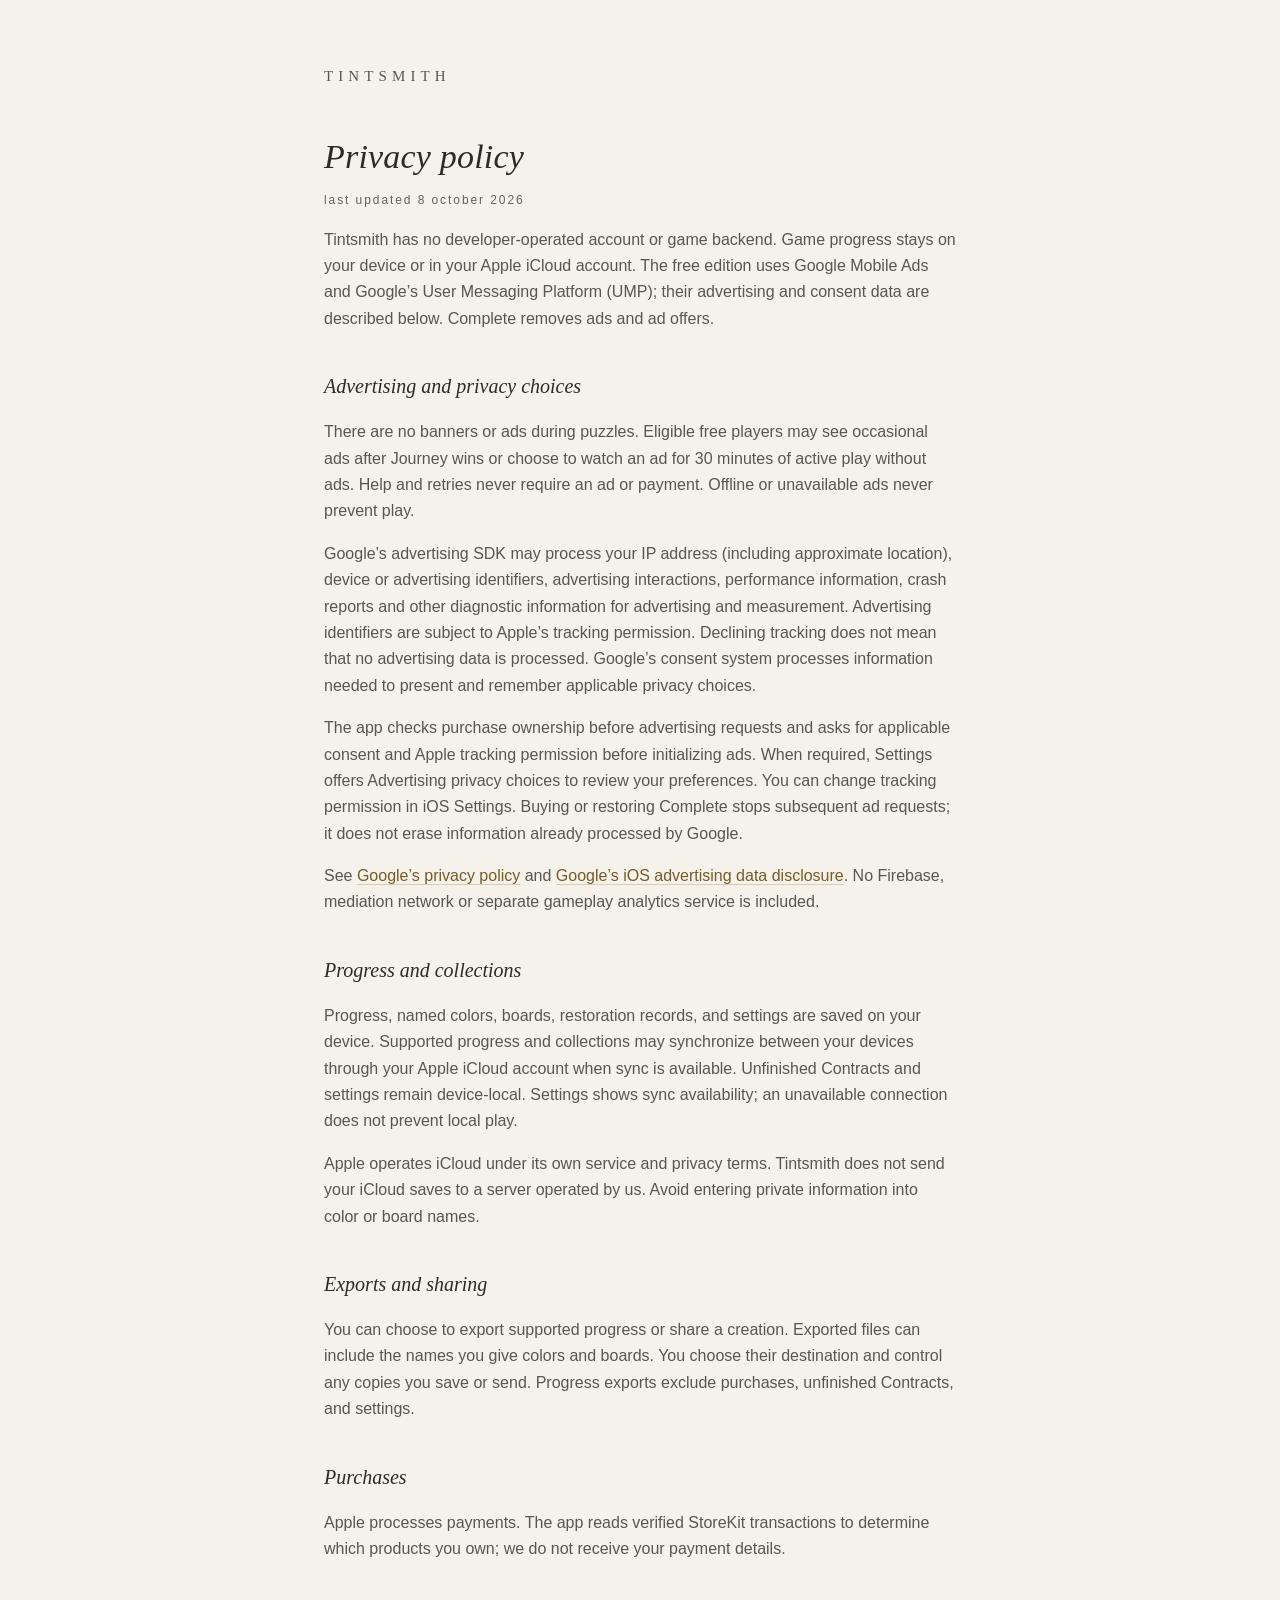
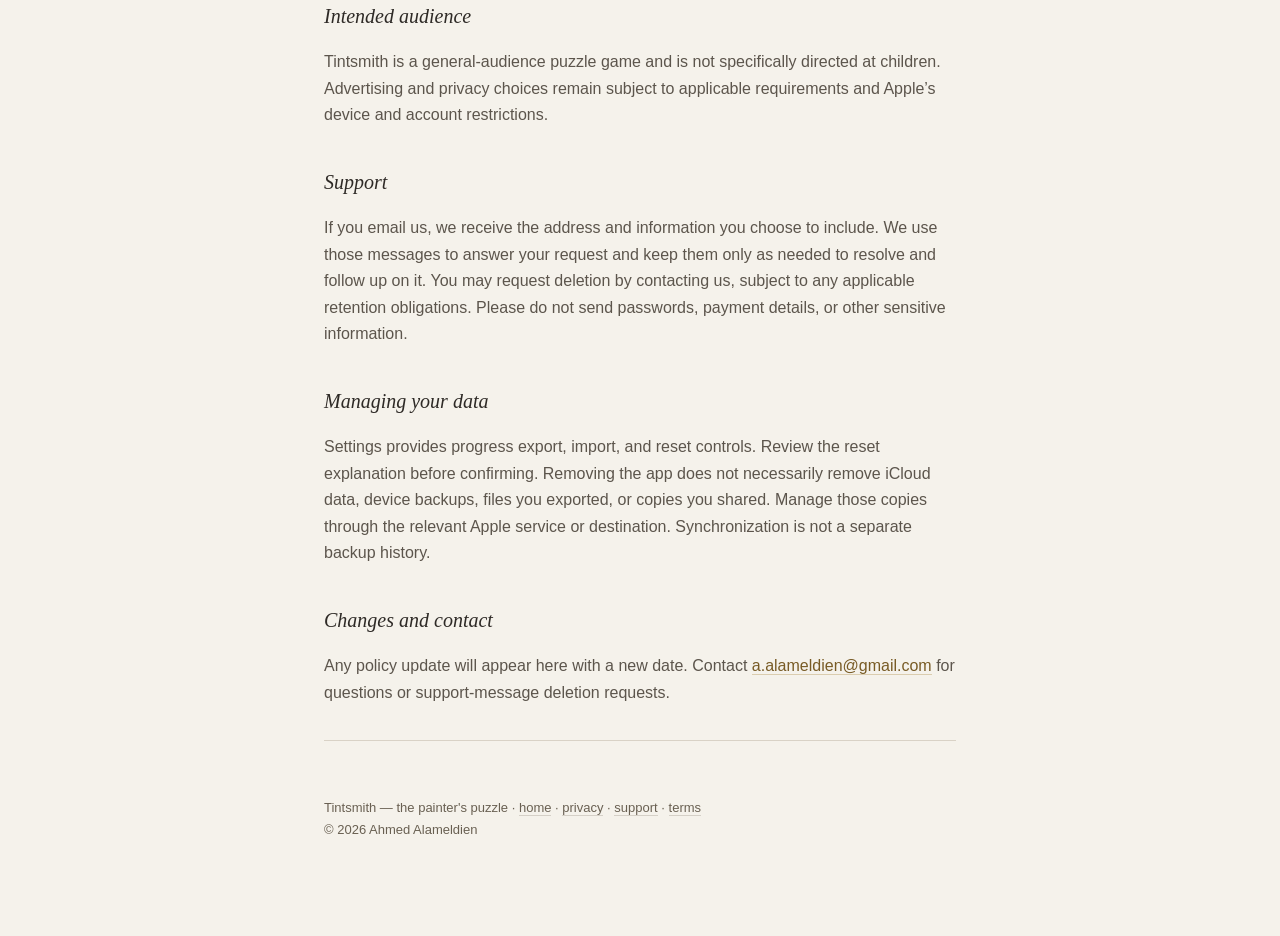
==== privacy/index.html @ df276138 "Publish reviewed Tintsmith privacy policy" ====
<!doctype html><html lang="en"><head>
<meta charset="utf-8"><meta name="viewport" content="width=device-width,initial-scale=1">
<title>Privacy Policy · Tintsmith</title><link rel="stylesheet" href="../_style.css">
</head><body><main class="wrap">
<p class="mark">Tintsmith</p><h1>Privacy policy</h1>
<p class="label">last updated 8 October 2026</p>
<p>Tintsmith has no developer-operated account or game backend. Game progress stays on your device or in your Apple iCloud account. The free edition uses Google Mobile Ads and Google’s User Messaging Platform (UMP); their advertising and consent data are described below. Complete removes ads and ad offers.</p>
<h2>Advertising and privacy choices</h2>
<p>There are no banners or ads during puzzles. Eligible free players may see occasional ads after Journey wins or choose to watch an ad for 30 minutes of active play without ads. Help and retries never require an ad or payment. Offline or unavailable ads never prevent play.</p>
<p>Google’s advertising SDK may process your IP address (including approximate location), device or advertising identifiers, advertising interactions, performance information, crash reports and other diagnostic information for advertising and measurement. Advertising identifiers are subject to Apple’s tracking permission. Declining tracking does not mean that no advertising data is processed. Google’s consent system processes information needed to present and remember applicable privacy choices.</p>
<p>The app checks purchase ownership before advertising requests and asks for applicable consent and Apple tracking permission before initializing ads. When required, Settings offers Advertising privacy choices to review your preferences. You can change tracking permission in iOS Settings. Buying or restoring Complete stops subsequent ad requests; it does not erase information already processed by Google.</p>
<p>See <a href="https://policies.google.com/privacy">Google’s privacy policy</a> and <a href="https://developers.google.com/admob/ios/privacy/data-disclosure">Google’s iOS advertising data disclosure</a>. No Firebase, mediation network or separate gameplay analytics service is included.</p>
<h2>Progress and collections</h2>
<p>Progress, named colors, boards, restoration records, and settings are saved on your device. Supported progress and collections may synchronize between your devices through your Apple iCloud account when sync is available. Unfinished Contracts and settings remain device-local. Settings shows sync availability; an unavailable connection does not prevent local play.</p>
<p>Apple operates iCloud under its own service and privacy terms. Tintsmith does not send your iCloud saves to a server operated by us. Avoid entering private information into color or board names.</p>
<h2>Exports and sharing</h2>
<p>You can choose to export supported progress or share a creation. Exported files can include the names you give colors and boards. You choose their destination and control any copies you save or send. Progress exports exclude purchases, unfinished Contracts, and settings.</p>
<h2>Purchases</h2>
<p>Apple processes payments. The app reads verified StoreKit transactions to determine which products you own; we do not receive your payment details.</p>
<h2>Intended audience</h2>
<p>Tintsmith is a general-audience puzzle game and is not specifically directed at children. Advertising and privacy choices remain subject to applicable requirements and Apple’s device and account restrictions.</p>
<h2>Support</h2>
<p>If you email us, we receive the address and information you choose to include. We use those messages to answer your request and keep them only as needed to resolve and follow up on it. You may request deletion by contacting us, subject to any applicable retention obligations. Please do not send passwords, payment details, or other sensitive information.</p>
<h2>Managing your data</h2>
<p>Settings provides progress export, import, and reset controls. Review the reset explanation before confirming. Removing the app does not necessarily remove iCloud data, device backups, files you exported, or copies you shared. Manage those copies through the relevant Apple service or destination. Synchronization is not a separate backup history.</p>
<h2>Changes and contact</h2>
<p>Any policy update will appear here with a new date. Contact <a href="mailto:a.alameldien@gmail.com">a.alameldien@gmail.com</a> for questions or support-message deletion requests.</p>
<div class="rule"></div><footer>Tintsmith — the painter's puzzle · <a href="../">home</a> · <a href="../privacy/">privacy</a> · <a href="../support/">support</a> · <a href="../terms/">terms</a><br>© 2026 Ahmed Alameldien</footer>
</main></body></html>
---- _style.css ----
:root{--paper:#f5f2eb;--card:#faf8f3;--ink:#2e2a26;--soft:#5c554c;--faint:#696052;--gold:#785b25;--rule:#d9d2c6}
*{box-sizing:border-box}
body{margin:0;background:var(--paper);color:var(--ink);
  font:16px/1.65 -apple-system,BlinkMacSystemFont,"Segoe UI",Helvetica,Arial,sans-serif;
  -webkit-font-smoothing:antialiased}
.wrap{max-width:680px;margin:0 auto;padding:64px 24px 96px}
h1{font-family:Georgia,"Times New Roman",serif;font-style:italic;font-weight:500;
  font-size:34px;letter-spacing:.2px;margin:0 0 6px}
.mark{font-family:Georgia,serif;letter-spacing:.34em;text-transform:uppercase;
  font-size:15px;color:var(--soft);margin:0 0 40px}
h2{font-family:Georgia,serif;font-style:italic;font-weight:500;font-size:20px;margin:38px 0 10px}
p,li{color:var(--soft)}
a{color:var(--gold);text-decoration:none;border-bottom:1px solid rgba(168,134,63,.35)}
a:hover{border-bottom-color:var(--gold)}
.rule{height:1px;background:var(--rule);margin:34px 0}
.card{background:var(--card);border-radius:12px;padding:22px 24px;margin:18px 0}
.label{text-transform:lowercase;letter-spacing:.16em;font-size:12px;color:var(--faint);margin:0 0 8px}
footer{margin-top:56px;font-size:13px;color:var(--faint)}
footer a{color:var(--faint);border-bottom-color:rgba(139,130,118,.3)}
@media(prefers-color-scheme:dark){
  :root{--paper:#17150f;--card:#1f1c16;--ink:#efe9dd;--soft:#c3bbac;--faint:#aaa18f;--gold:#c4a159;--rule:#2f2b23}
}
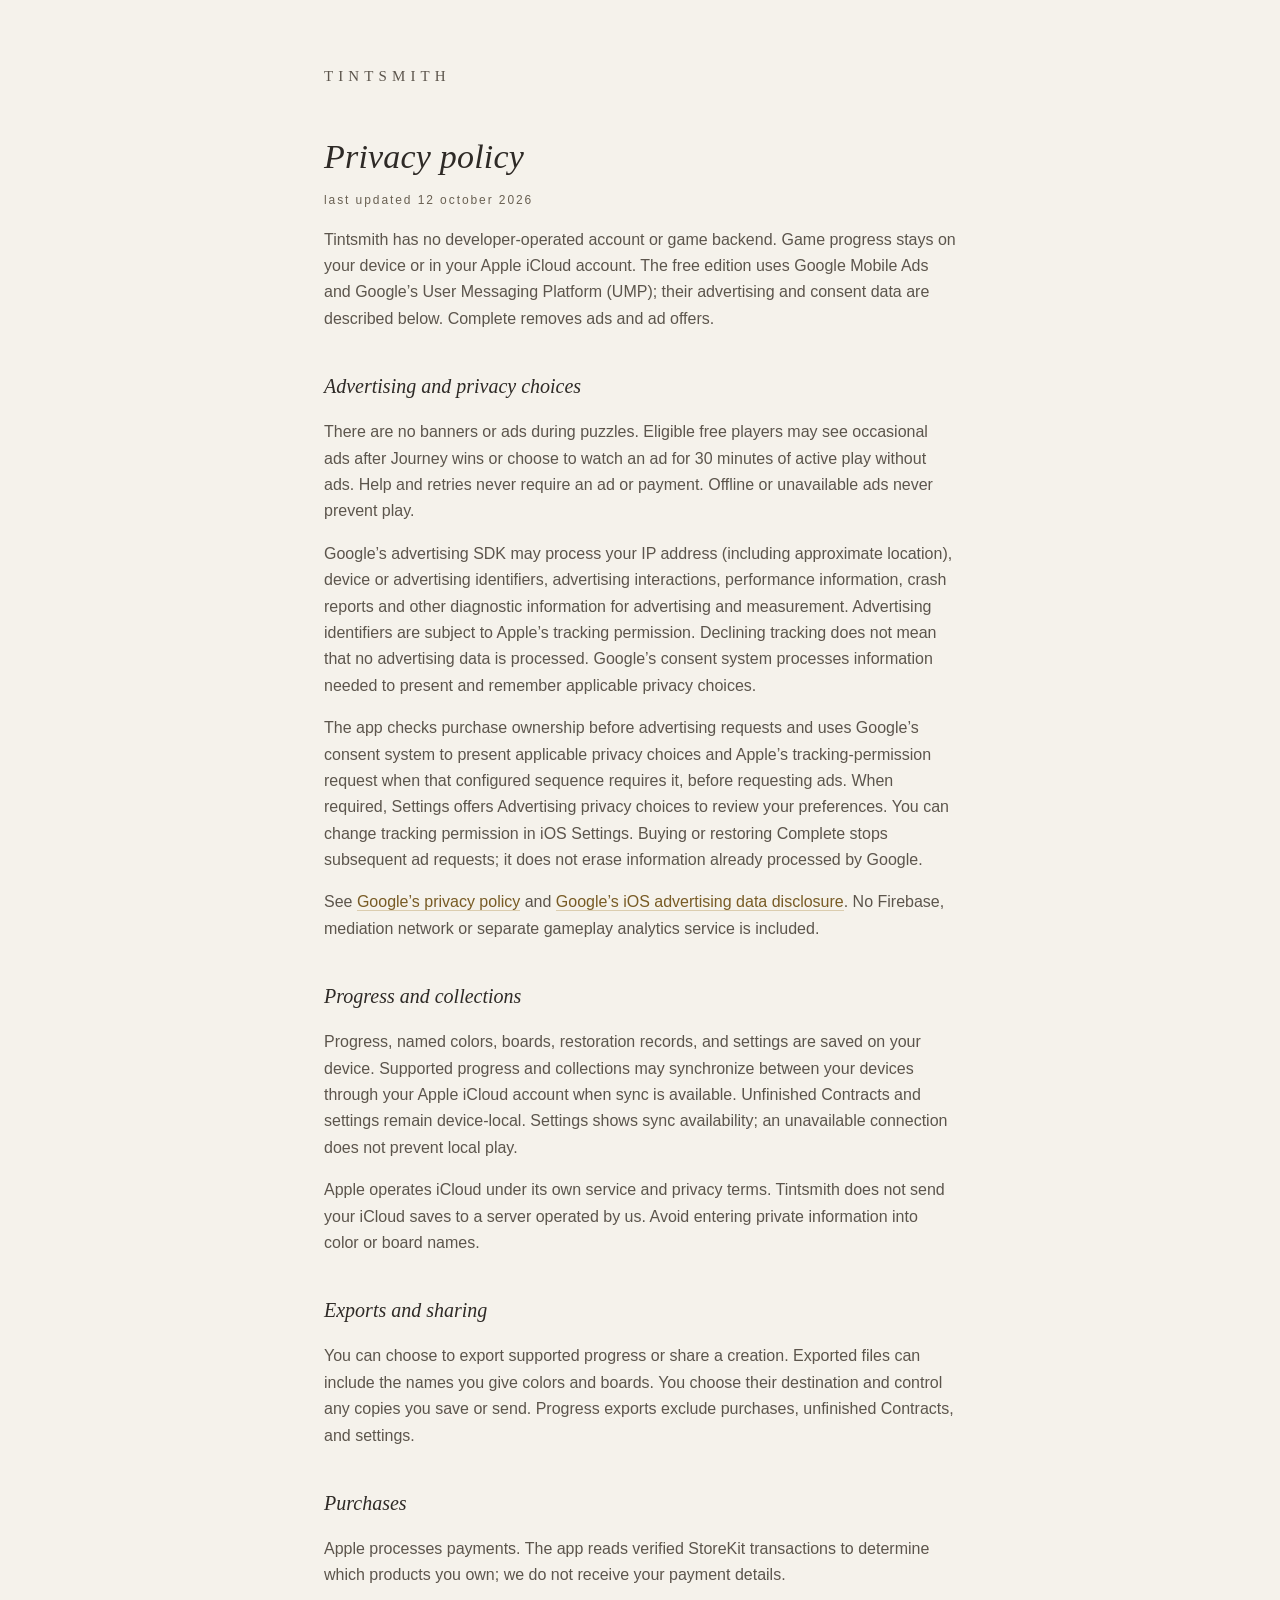
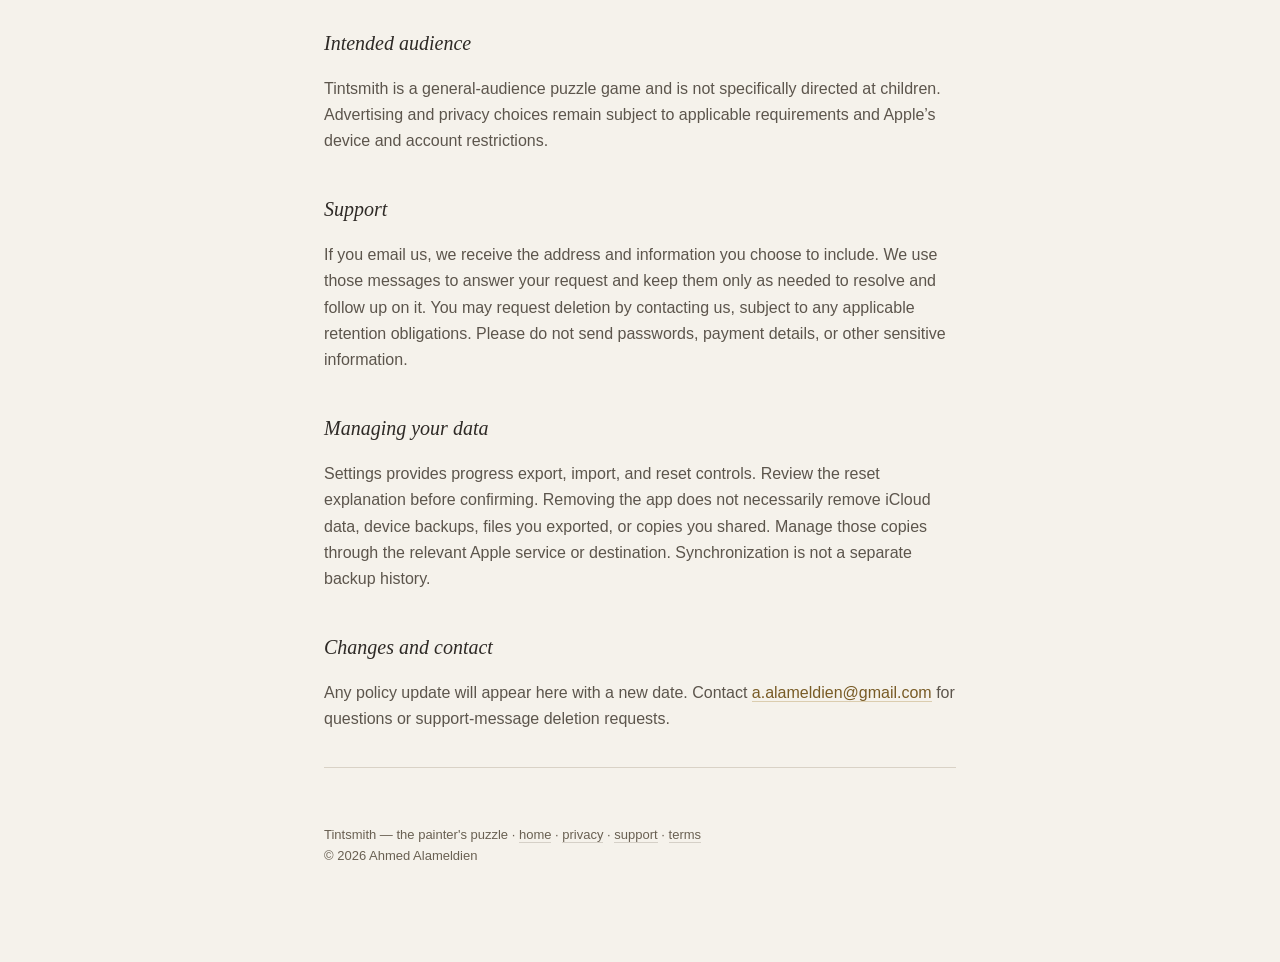
==== commit 1075d3af: "Clarify configured consent and tracking-permission sequence" ====
--- a/privacy/index.html
+++ b/privacy/index.html
@@ -3,12 +3,12 @@
 <title>Privacy Policy · Tintsmith</title><link rel="stylesheet" href="../_style.css">
 </head><body><main class="wrap">
 <p class="mark">Tintsmith</p><h1>Privacy policy</h1>
-<p class="label">last updated 8 October 2026</p>
+<p class="label">last updated 12 October 2026</p>
 <p>Tintsmith has no developer-operated account or game backend. Game progress stays on your device or in your Apple iCloud account. The free edition uses Google Mobile Ads and Google’s User Messaging Platform (UMP); their advertising and consent data are described below. Complete removes ads and ad offers.</p>
 <h2>Advertising and privacy choices</h2>
 <p>There are no banners or ads during puzzles. Eligible free players may see occasional ads after Journey wins or choose to watch an ad for 30 minutes of active play without ads. Help and retries never require an ad or payment. Offline or unavailable ads never prevent play.</p>
 <p>Google’s advertising SDK may process your IP address (including approximate location), device or advertising identifiers, advertising interactions, performance information, crash reports and other diagnostic information for advertising and measurement. Advertising identifiers are subject to Apple’s tracking permission. Declining tracking does not mean that no advertising data is processed. Google’s consent system processes information needed to present and remember applicable privacy choices.</p>
-<p>The app checks purchase ownership before advertising requests and asks for applicable consent and Apple tracking permission before initializing ads. When required, Settings offers Advertising privacy choices to review your preferences. You can change tracking permission in iOS Settings. Buying or restoring Complete stops subsequent ad requests; it does not erase information already processed by Google.</p>
+<p>The app checks purchase ownership before advertising requests and uses Google’s consent system to present applicable privacy choices and Apple’s tracking-permission request when that configured sequence requires it, before requesting ads. When required, Settings offers Advertising privacy choices to review your preferences. You can change tracking permission in iOS Settings. Buying or restoring Complete stops subsequent ad requests; it does not erase information already processed by Google.</p>
 <p>See <a href="https://policies.google.com/privacy">Google’s privacy policy</a> and <a href="https://developers.google.com/admob/ios/privacy/data-disclosure">Google’s iOS advertising data disclosure</a>. No Firebase, mediation network or separate gameplay analytics service is included.</p>
 <h2>Progress and collections</h2>
 <p>Progress, named colors, boards, restoration records, and settings are saved on your device. Supported progress and collections may synchronize between your devices through your Apple iCloud account when sync is available. Unfinished Contracts and settings remain device-local. Settings shows sync availability; an unavailable connection does not prevent local play.</p>
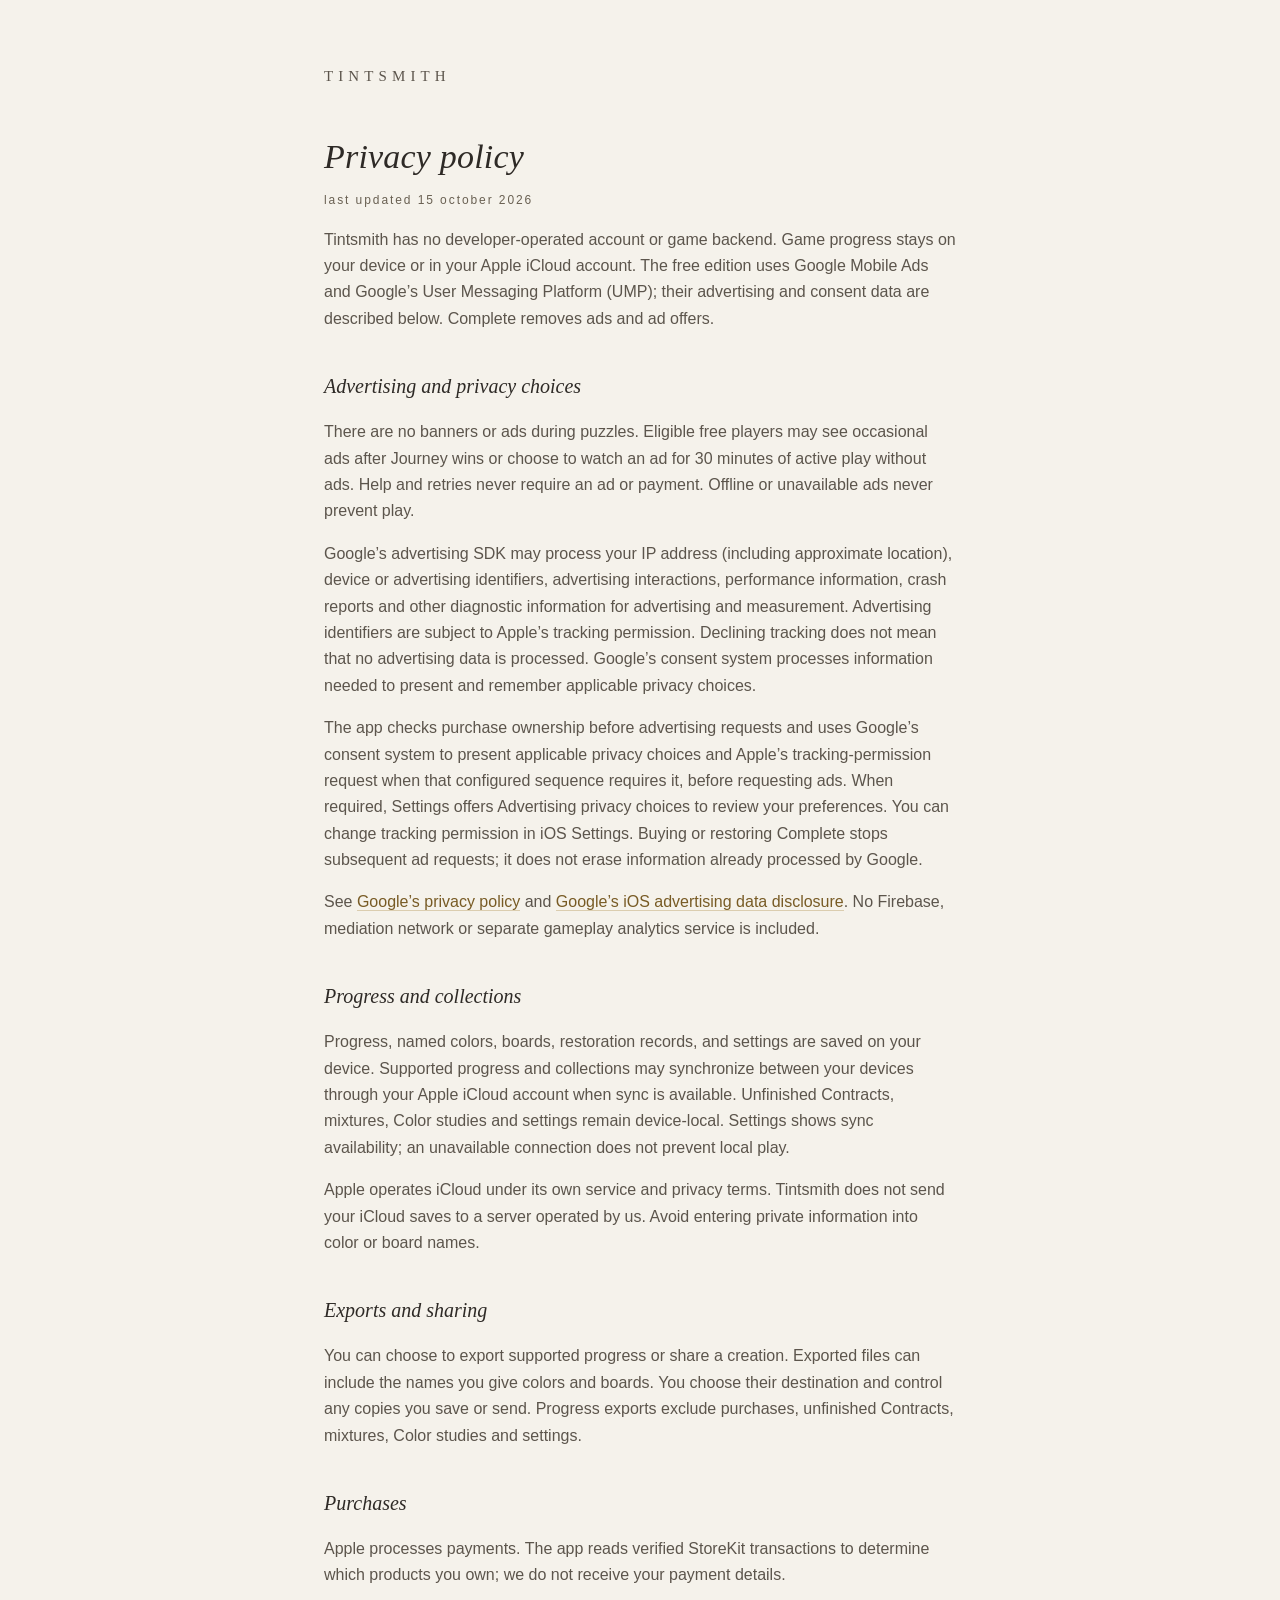
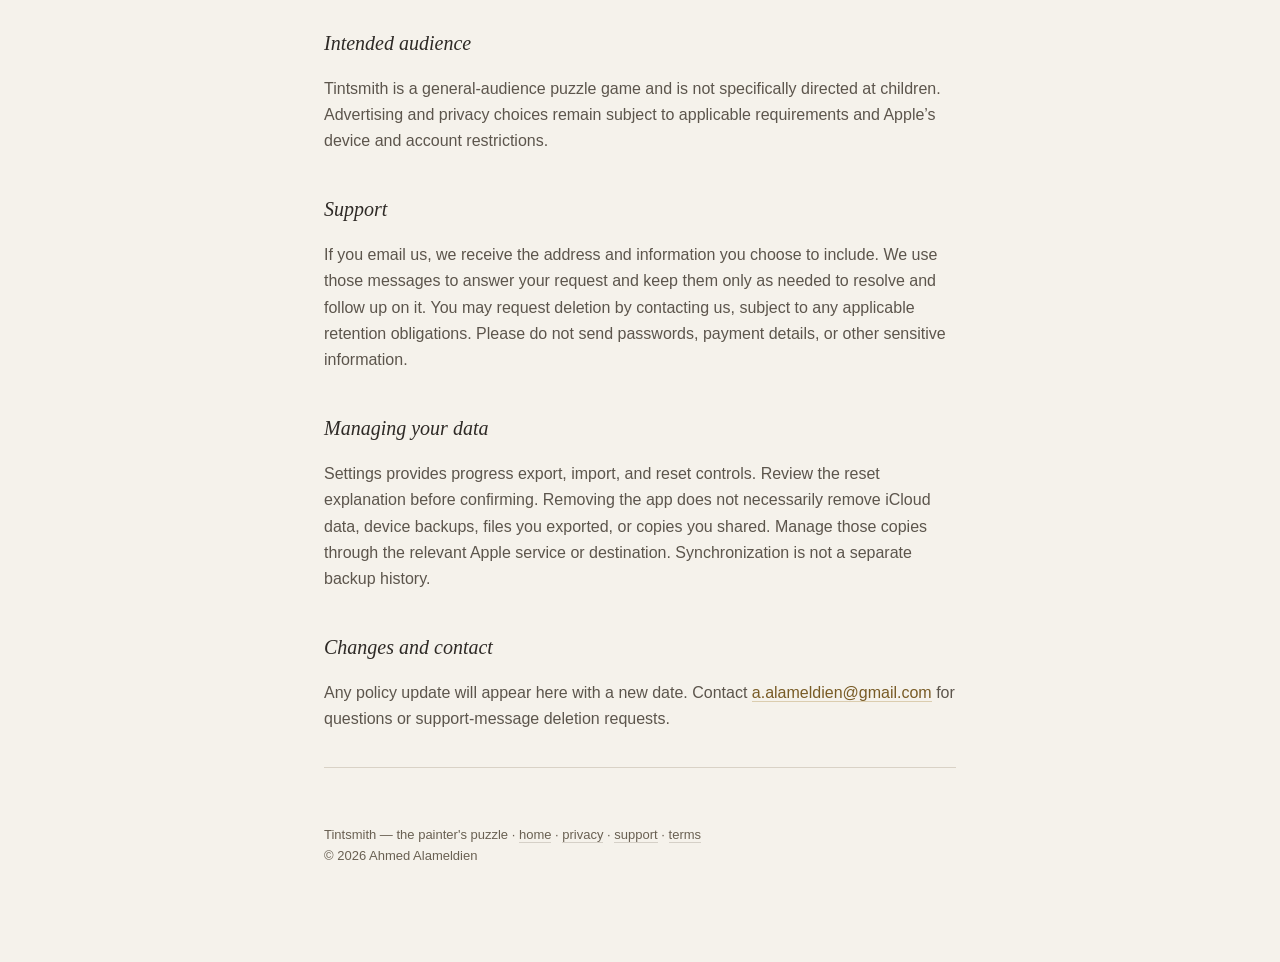
==== commit 64aa6695: "Clarify local-only mixtures and Color study backup exclusions" ====
--- a/privacy/index.html
+++ b/privacy/index.html
@@ -3,7 +3,7 @@
 <title>Privacy Policy · Tintsmith</title><link rel="stylesheet" href="../_style.css">
 </head><body><main class="wrap">
 <p class="mark">Tintsmith</p><h1>Privacy policy</h1>
-<p class="label">last updated 12 October 2026</p>
+<p class="label">last updated 15 October 2026</p>
 <p>Tintsmith has no developer-operated account or game backend. Game progress stays on your device or in your Apple iCloud account. The free edition uses Google Mobile Ads and Google’s User Messaging Platform (UMP); their advertising and consent data are described below. Complete removes ads and ad offers.</p>
 <h2>Advertising and privacy choices</h2>
 <p>There are no banners or ads during puzzles. Eligible free players may see occasional ads after Journey wins or choose to watch an ad for 30 minutes of active play without ads. Help and retries never require an ad or payment. Offline or unavailable ads never prevent play.</p>
@@ -11,10 +11,10 @@
 <p>The app checks purchase ownership before advertising requests and uses Google’s consent system to present applicable privacy choices and Apple’s tracking-permission request when that configured sequence requires it, before requesting ads. When required, Settings offers Advertising privacy choices to review your preferences. You can change tracking permission in iOS Settings. Buying or restoring Complete stops subsequent ad requests; it does not erase information already processed by Google.</p>
 <p>See <a href="https://policies.google.com/privacy">Google’s privacy policy</a> and <a href="https://developers.google.com/admob/ios/privacy/data-disclosure">Google’s iOS advertising data disclosure</a>. No Firebase, mediation network or separate gameplay analytics service is included.</p>
 <h2>Progress and collections</h2>
-<p>Progress, named colors, boards, restoration records, and settings are saved on your device. Supported progress and collections may synchronize between your devices through your Apple iCloud account when sync is available. Unfinished Contracts and settings remain device-local. Settings shows sync availability; an unavailable connection does not prevent local play.</p>
+<p>Progress, named colors, boards, restoration records, and settings are saved on your device. Supported progress and collections may synchronize between your devices through your Apple iCloud account when sync is available. Unfinished Contracts, mixtures, Color studies and settings remain device-local. Settings shows sync availability; an unavailable connection does not prevent local play.</p>
 <p>Apple operates iCloud under its own service and privacy terms. Tintsmith does not send your iCloud saves to a server operated by us. Avoid entering private information into color or board names.</p>
 <h2>Exports and sharing</h2>
-<p>You can choose to export supported progress or share a creation. Exported files can include the names you give colors and boards. You choose their destination and control any copies you save or send. Progress exports exclude purchases, unfinished Contracts, and settings.</p>
+<p>You can choose to export supported progress or share a creation. Exported files can include the names you give colors and boards. You choose their destination and control any copies you save or send. Progress exports exclude purchases, unfinished Contracts, mixtures, Color studies and settings.</p>
 <h2>Purchases</h2>
 <p>Apple processes payments. The app reads verified StoreKit transactions to determine which products you own; we do not receive your payment details.</p>
 <h2>Intended audience</h2>
